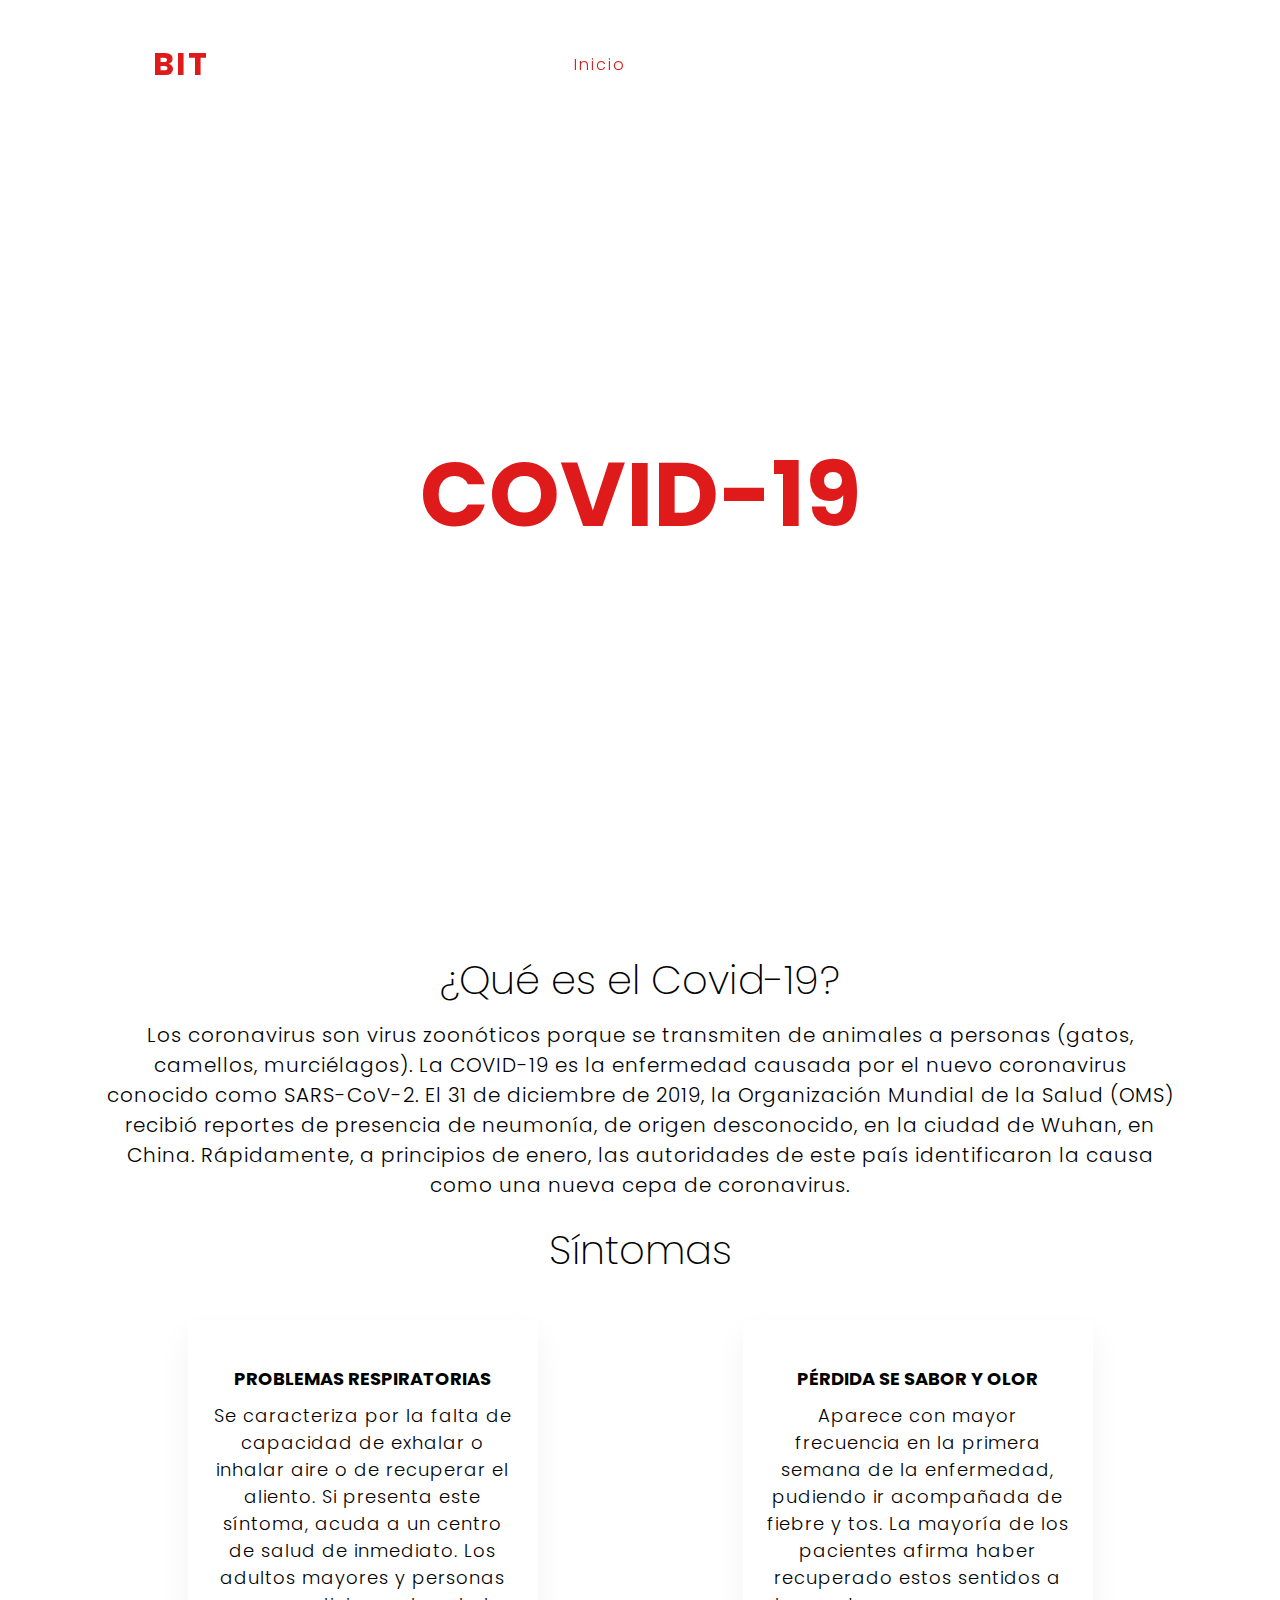
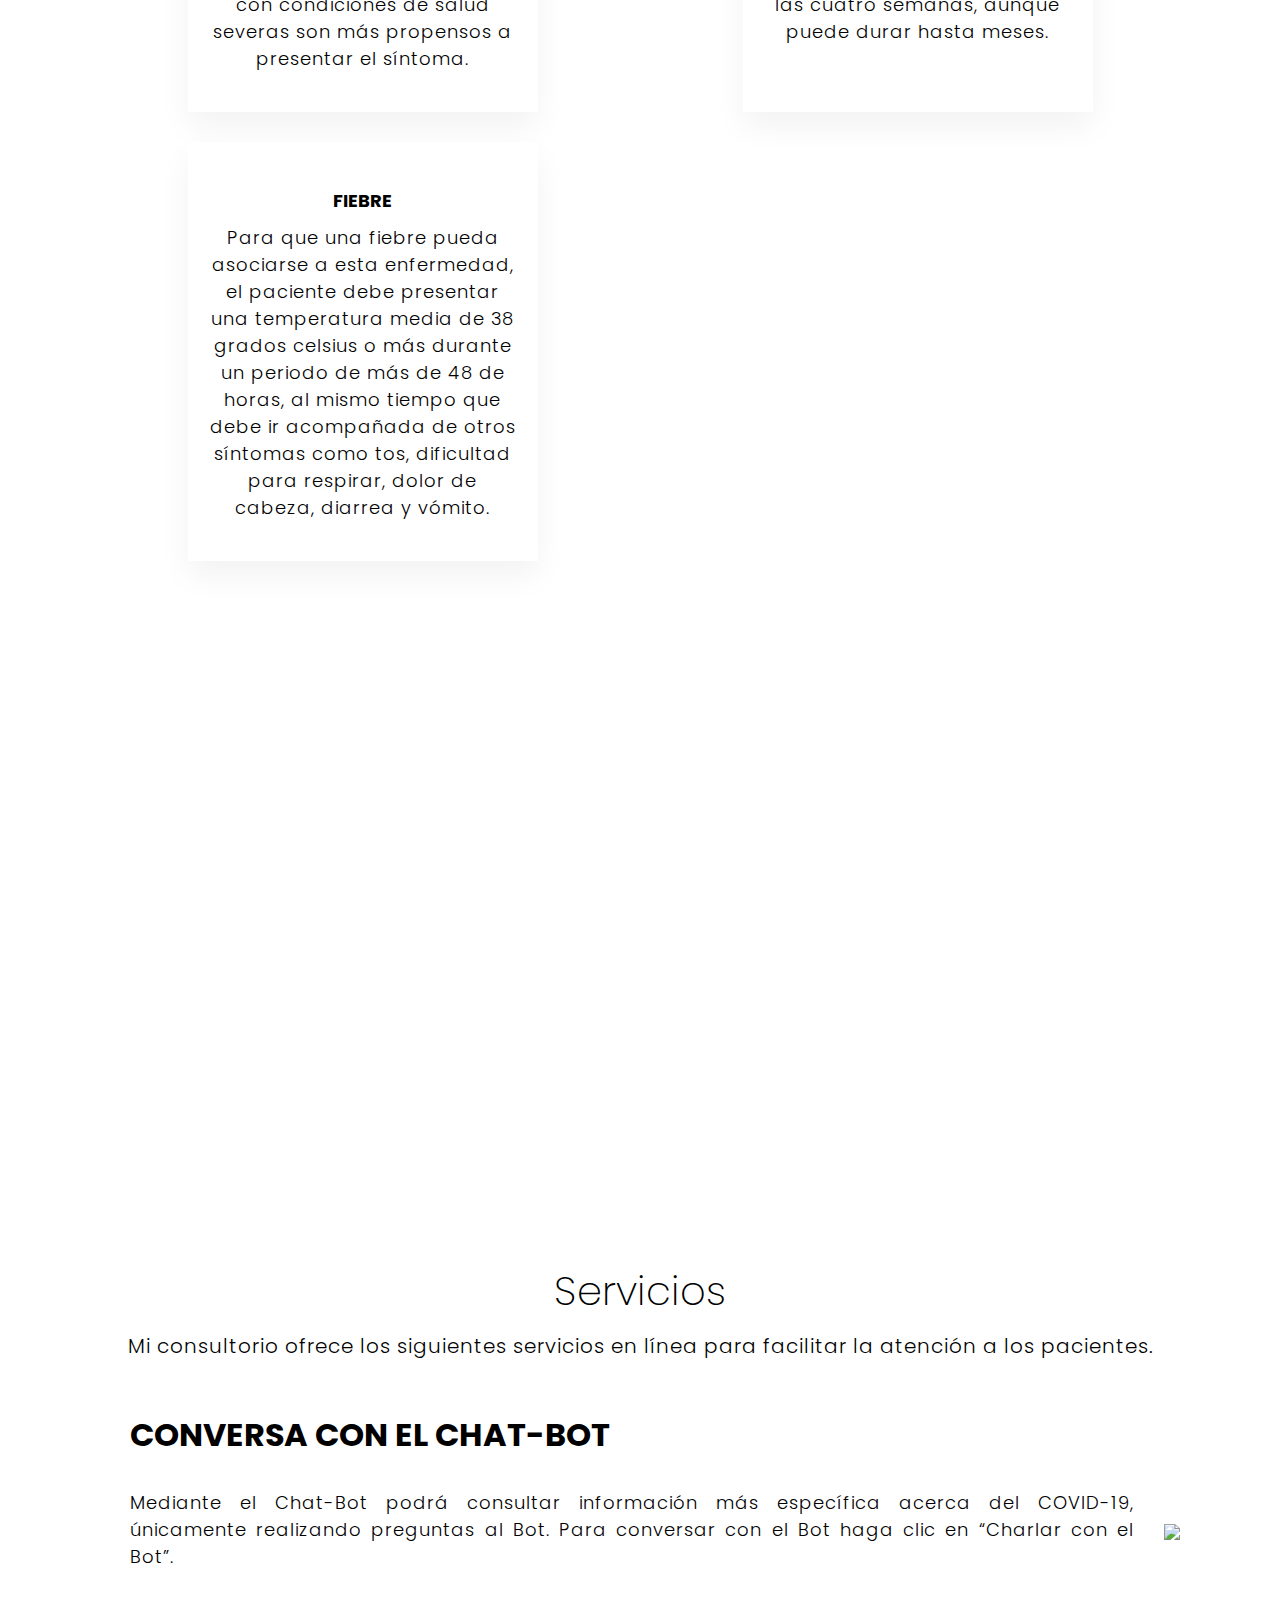
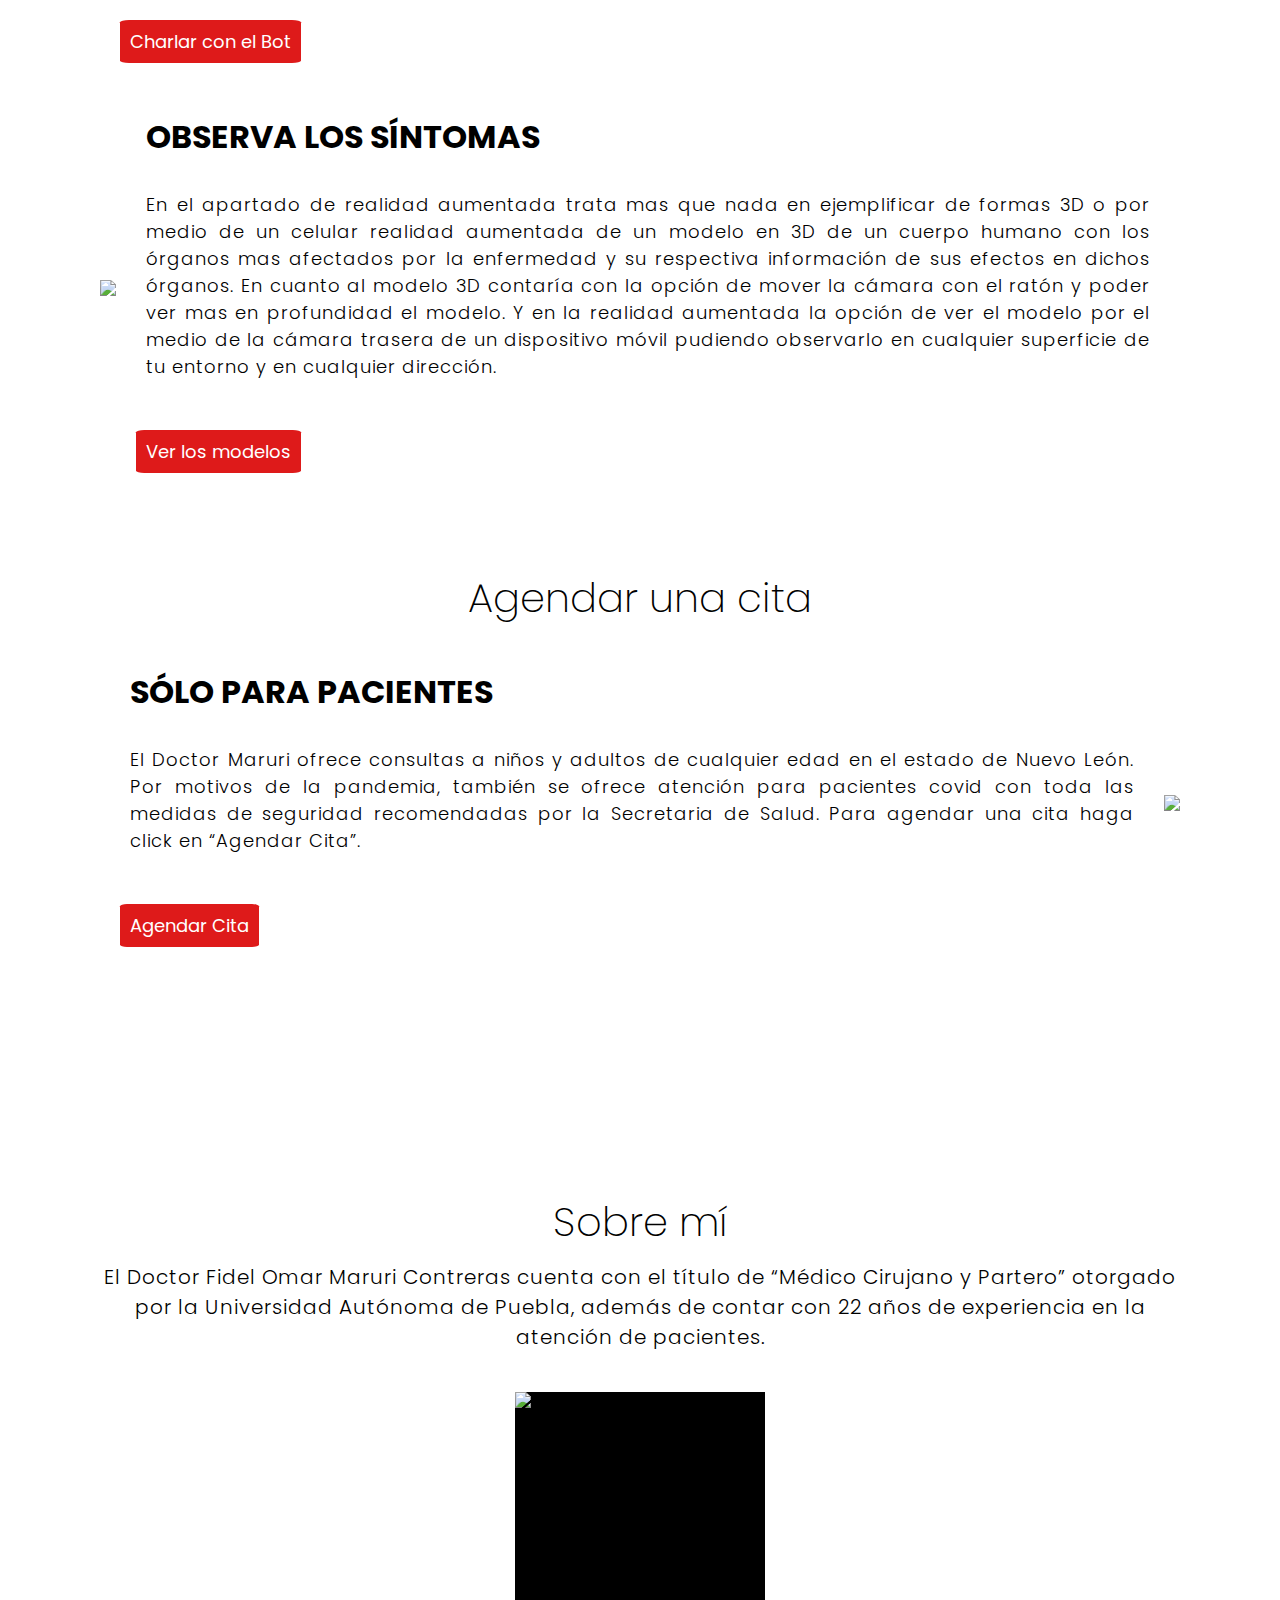
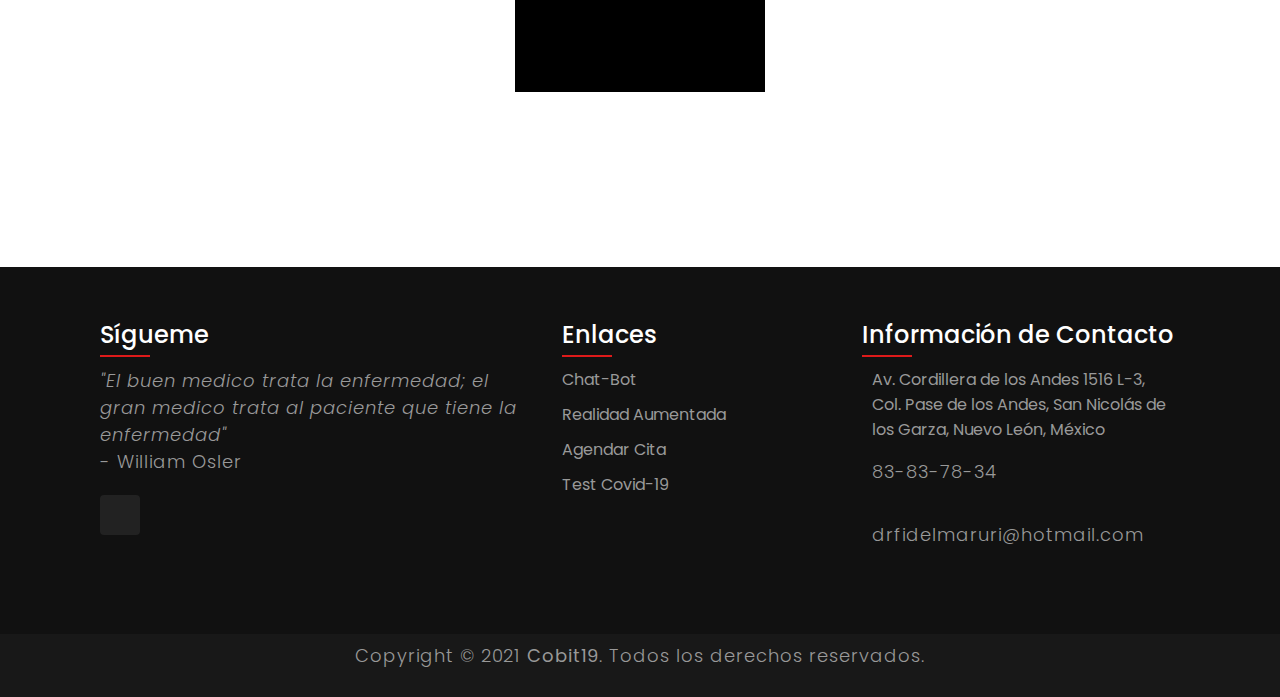
==== index.html @ a1cd4af2 "Add files via upload" ====
<!DOCTYPE html>
<html lang="es-MX">
<head>
    <meta charset="UTF-8">
    <meta http-equiv="X-UA-Compatible" content="IE=edge,chrome=1">
    <meta name="viewport" content="width=device-width, user-scalable=no, initial-scale=1.0, maximum-scale=1.0, minimum-scale=1.0">
    <title>Cobit19</title>
    <link rel="stylesheet" type="text/css" href="style.css">
    <link href="https://file.myfontastic.com/DUtdwFq5TpfuCWokLrh8nW/icons.css" rel="stylesheet">
</head>
<body>
    <header id="header">
        <a href="index.html" class="logo">Co<span>bit</span>19</a>
        <div class="icon-menu menuToggle" id="menu" onclick="toggle();"></div>
        <ul class="navigation">
            <li><a href="#inicio" onclick="toggle();" id="nav_inicio" class="current">Inicio</a></li>
            <li><a href="#informacion" onclick="toggle();" id="nav_informacion">Informaci&oacute;n</a></li>
            <li><a href="#servicios" onclick="toggle();" id="nav_servicios">Servicios</a></li>
            <li><a href="#sobremi" onclick="toggle();" id="nav_sobremi">Sobre m&iacute;</a></li>
            <li><a href="test-covid.html" onclick="toggle();">Test Covid-19</a></li>
        </ul>
    </header>
    <section class="banner" id="inicio">
        <h2>Prot&eacute;gete del<br><span>Covid-19</span></h2>
    </section>
    <section class="sec" id="informacion">
        <div class="content">
            <div class="mxw800p">
                <h3>¿Qu&eacute; es el Covid-19&#63;</h3>
                <p>Los coronavirus son virus zoonóticos porque se transmiten de animales a personas (gatos, camellos, murciélagos).
                La COVID-19 es la enfermedad causada por el nuevo coronavirus conocido como SARS-CoV-2. El 31 de diciembre de 2019, la Organización Mundial de la Salud (OMS) recibió reportes de presencia de neumonía, de origen desconocido, en la ciudad de Wuhan, en China. Rápidamente, a principios de enero, las autoridades de este país identificaron la causa como una nueva cepa de coronavirus.
                </p>
            </div>
			<div class="mxw800p">
				<h3>S&iacute;ntomas</h3>
			</div>
            <div class="services">
                <div class="box">
                    <div class="iconBx">
                        <span class="icon-ambulance"></span>
                    </div>
                    <div class="content">
                        <h2>Problemas respiratorias</h2>
                        <p>Se caracteriza por la falta de capacidad de exhalar o inhalar aire o de recuperar el aliento. Si presenta este síntoma, acuda a un centro de salud de inmediato. Los adultos mayores y personas con condiciones de salud severas son más propensos a presentar el síntoma.</p>
                    </div>
                </div>
                <div class="box">
                    <div class="iconBx">
                        <span class="icon-food"></span>
                    </div>
                    <div class="content">
                        <h2>P&eacute;rdida se sabor y olor</h2>
                        <p>Aparece con mayor frecuencia en la primera semana de la enfermedad, pudiendo ir acompañada de fiebre y tos. La mayoría de los pacientes afirma haber recuperado estos sentidos a las cuatro semanas, aunque puede durar hasta meses. </p>
                    </div>
                </div>
                <div class="box">
                    <div class="iconBx">
                        <span class="icon-thermometer"></span>
                    </div>
                    <div class="content">
                        <h2>Fiebre</h2>
                        <p> Para que una fiebre pueda asociarse a esta enfermedad, el paciente debe presentar una temperatura media de 38 grados celsius o más durante un periodo de más de 48 de horas, al mismo tiempo que debe ir acompañada de otros síntomas como tos, dificultad para respirar, dolor de cabeza, diarrea y vómito.</p>
                    </div>
                </div>
            </div>
        </div>
    </section>
    <section class="sec stats">
        <div class="content">
            <div class="mxw800p">
                <h3>Medidas de prevenci&oacute;n</h3>
                <p>Para evitar posibles contagios se aconseja seguir las siguientes recomendaciones</p>
            </div>
            <div class="statsBox">
                <div class="box">
                    <h2><i class="icon-thumbs-up"></i></h2>
                    <h4>L&aacute;vate las manos</h4>
                </div>
                <div class="box">
                    <h2><i class="icon-home"></i></h2>
                    <h4>Qu&eacute;date en casa</h4>
                </div>
                <div class="box">
                    <h2><i class="icon-users"></i></h2>
                    <h4>Evita lugares concurridos</h4>
                </div>
                <!--<div class="box">
                    <h2><i class="icon-child"></i></h2>
                    <h4>Usa cubrebocas</h4>
                </div>-->
            </div>
        </div>
    </section>
    <section class="sec work" id="servicios">
        <div class="content">
            <div class="mxw800p">
                <h3>Servicios</h3>
                <p>Mi consultorio ofrece los siguientes servicios en l&iacute;nea para facilitar la atenci&oacute;n a los pacientes.</p>
            </div>
            <div class="apartado">
            	<div>
            		<h2>Conversa con el Chat-Bot</h2>
            		<p>Mediante el Chat-Bot podrá consultar información más específica acerca del COVID-19, únicamente realizando preguntas al Bot. Para conversar con el Bot haga clic en “Charlar con el Bot”.</p>
            		<a href="http://127.0.0.1:5000/">Charlar con el Bot</a>
            	</div>
            	<img src="https://cdn.pixabay.com/photo/2019/03/21/15/51/chatbot-4071274_960_720.jpg">
            </div>
            <div class="apartado">
            	<img src="https://cdn.pixabay.com/photo/2020/03/16/16/29/virus-4937553_960_720.jpg">
            	<div>
            		<h2>Observa los s&iacute;ntomas</h2>
            		<p>En el apartado de realidad aumentada trata mas que nada en ejemplificar de formas 3D o por medio de un celular realidad aumentada de un modelo en 3D de un cuerpo humano con los órganos mas afectados por la enfermedad y su respectiva información de sus efectos en dichos órganos. En cuanto al modelo 3D contaría con la opción de mover la cámara con el ratón y poder ver mas en profundidad el modelo. Y en la realidad aumentada la opción de ver el modelo por el medio de la cámara trasera de un dispositivo móvil pudiendo observarlo en cualquier superficie de tu entorno y en cualquier dirección.</p>
            		<a href="RA.html">Ver los modelos</a>
            	</div>
            </div>
            <br>
            <br>
            <br>
            <div class="mxw800p">
                <h3>Agendar una cita</h3>
            </div>
            <div class="apartado">
            	<div>
            		<h2>S&oacute;lo para pacientes</h2>
            		<p>El Doctor Maruri ofrece consultas a niños y adultos de cualquier edad en el estado de Nuevo León. Por motivos de la pandemia, también se ofrece atención para pacientes covid con toda las medidas de seguridad recomendadas por la Secretaria de Salud. Para agendar una cita haga click en “Agendar Cita”.</p>
            		<a href="login.php">Agendar Cita</a>
            	</div>
            	<img src="https://cdn.pixabay.com/photo/2014/12/10/20/56/medical-563427_960_720.jpg">
            </div>
        </div>
    </section>
    <section class="sec" id="sobremi">
        <div class="content">
            <div class="mxw800p">
                <h3>Sobre m&iacute;</h3>
                <p>El Doctor Fidel Omar Maruri Contreras cuenta con el título de “Médico Cirujano y Partero” otorgado por la Universidad Autónoma de Puebla, además de contar con 22 años de experiencia en la atención de pacientes.</p>
            </div>
            <div class="teamBx">
                <div class="member">
                    <div class="imgBx">
                        <img src="https://previews.dropbox.com/p/thumb/[base64]/p.jpeg?fv_content=true&size_mode=5" alt="Dr. Fidel Omar Maruri Contreras">
                    </div>
                    <div class="details">
                        <div>
                            <h2>Fidel Omar Maruri Contreras <br><span>Doctor</span></h2>
                        </div>
                    </div>
                </div>
            </div>
        </div>
    </section>
    <footer>
       <div class="container1">
           <div class="sec1 aboutus">
               <h2>S&iacute;gueme</h2>
               <p><i>"El buen medico trata la enfermedad; el gran medico trata al paciente que tiene la enfermedad"</i><br>- William Osler</p>
               <ul class="sci">
                   <li><a href="https://www.facebook.com/ConsultorioDrMaruri"><i class="icon-facebook"></i></a></li>
               </ul>
           </div>
           <div class="sec1 quickLinks">
               <h2>Enlaces</h2>
               <ul>
                   <li><a href="http://127.0.0.1:5000/">Chat-Bot</a></li>
                   <li><a href="RA.html">Realidad Aumentada</a></li>
                   <li><a href="login.php">Agendar Cita</a></li>
                   <li><a href="test-covid.html">Test Covid-19</a></li>
               </ul>
           </div>
           <div class="sec1 contact">
               <h2>Informaci&oacute;n de Contacto</h2>
               <ul class="info">
                   <li>
                       <span><i class="icon-map-marker"></i></span>
                       <span>Av. Cordillera de los Andes 1516 L-3,<br> Col. Pase de los Andes, San Nicolás de los Garza, Nuevo León, México</span>
                   </li>
                   <li>
                       <span><i class="icon-phone"></i></span>
                       <p><a href="tel:83837834">83-83-78-34</a></p>
                   </li>
                   <li>
                       <span><i class="icon-envelope"></i></span>
                       <p><a href="mailto:drfidelmaruri@hotmail.com">drfidelmaruri@hotmail.com</a></p>
                   </li>
               </ul>
           </div>
       </div>
</footer>
<div class="copyrightText">
    <p>Copyright &copy; 2021 <strong>Cobit19</strong>. Todos los derechos reservados.</p>
</div>
    <script type="text/javascript">
        window.addEventListener("scroll", function(){
            var header = document.querySelector("header");
            header.classList.toggle("sticky", window.scrollY > 0);
			let scrollTop = document.documentElement.scrollTop;
			let scrollDown = document.documentElement.scrollHeight;
			let informacion = document.getElementById("informacion");
			let portfolio = document.getElementById("portfolio");
			let sobremi = document.getElementById("sobremi");
			let nav_inicio = document.getElementById("nav_inicio");
			let nav_informacion = document.getElementById("nav_informacion");
			let nav_servicios = document.getElementById("nav_servicios");
			let nav_sobremi = document.getElementById("nav_sobremi");
			let alturas = [header.offsetTop, informacion.offsetTop, servicios.offsetTop, sobremi.offsetTop, scrollDown];
			let elementos = [nav_inicio, nav_informacion, nav_servicios, nav_sobremi];
			for(var i = 0; i < elementos.length; i++){
				if(alturas[i] - 300 <= scrollTop && alturas[i + 1] - 300 > scrollTop){
					elementos[i].classList.add("current");
				}else{
					elementos[i].classList.remove("current");
				}
			}
        })
		var t = 0;
        function toggle(){
            var header = document.querySelector("header");
			var menu = document.getElementById("menu");
			menu.classList.toggle("active");
            header.classList.toggle("active");
			if(t == 0){
				menu.classList.remove("icon-menu");
				menu.classList.add("icon-times");
				t = 1;
			}else{
				menu.classList.remove("icon-times");
				menu.classList.add("icon-menu");
				t = 0;
			}
        }
    </script>
</body>
</html>
---- style.css ----
@import url('https://fonts.googleapis.com/css2?family=Abel&family=Lato&family=Neuton:wght@200&family=Open+Sans&family=Poppins:wght@400&family=Roboto&display=swap');
:root
{
	--principal: #DE1A1A;
	--footer: #111;
}
*
{
    margin: 0;
    padding: 0;
    box-sizing: border-box;
    font-family: 'Poppins', sans-serif;
}
html
{
    scroll-behavior: smooth;
}
body
{
    min-height: 1000px;
}
header
{
    position: fixed;
    top: 0;
    left: 0;
    width: 100%;
    display: flex;
    justify-content: space-between;
    align-items: center;
    padding: 40px 100px;
    z-index: 1000;
    transition: 0.6s;
}
header.sticky
{
    padding: 5px 100px;
    background: #fff;
    border-bottom: 1px solid rgba(0,0,0,.1);
}
header .logo
{
    position: relative;
    font-weight: 700;
    color: #fff;
    text-decoration: none;
    font-size: 2em;
    text-transform: uppercase;
    letter-spacing: 2px;
    transition: 0.6s;
}
header ul
{
    position: relative;
    display: flex;
    justify-content: center;
    align-items: center;
}
header ul li
{
    position: relative;
    list-style: none;
}
header ul li a
{
    position: relative;
    margin: 0 15px;
    text-decoration: none;
    color: #fff;
    letter-spacing: 2px;
    font-weight: 300;
    transition: 0.6s;
}
header.sticky .logo,
header.sticky ul li a
{
    color: #000;
}
header .logo span,
header ul li a:hover
{
	color: var(--principal);
}
.menuToggle
{
	display: none;
}
.current
{
	color: var(--principal) !important;
}
.banner
{
    position: relative;
    width: 100%;
    min-height: 100vh;
    background: url('https://cdn.pixabay.com/photo/2020/03/26/16/11/corona-4970836_960_720.jpg'); 
    background-size: cover;
    display: flex;
    justify-content: center;
    align-items: center;
}
.banner h2
{
    color: #fff;
    font-size: 90px;
    text-transform: uppercase;
    text-align: center;
    line-height: 1em;
}
.banner h2 span
{
    color: var(--principal);
}
.sec
{
    background: #fff;
    padding: 50px 100px 0;
    min-height: 100vh;
    display: flex;
    justify-content: center;
    align-items: center;
}
.sec .content
{
    position: relative;
    text-align: center;
    width: 100%;
}
.mxw800p
{
    max-height: 800px;
    margin: 0 auto;
}
.mxw800p p
{
	font-size: 20px;
}
h3
{
    font-size: 40px;
    font-weight: 200;
    margin-bottom: 10px;
}
p
{
    position: relative;
    font-size: 18px;
    font-weight: 300;
    margin-bottom: 20px;
    letter-spacing: 1px;
}
.btn
{
    position: relative;
    display: inline-block;
    padding: 10px 30px;
    background: var(--principal);
    text-decoration: none;
    color: #fff;
}
.services
{
    position: relative;
    display: grid;
    grid-template-columns: repeat(auto-fit, minmax(350px, 1fr));
    grid-gap: 30px;
    max-width: 100%;
    margin-top: 40px;
}
.services .box
{
    width: 350px;
    margin: 0 auto;
    background: #fff;
    padding: 20px;
    box-shadow: 0 15px 30px rgba(0,0,0,0.05);
}
.services .box .iconBx
{
    margin-top: 25px;
}
.services .box .iconBx span
{
    font-size: 70px; /*max-width: 70px si en lugar de span sea img*/
    margin-bottom: 15px;
	color: var(--principal);
}
.services .box h2
{
    font-size: 18px;
    margin-bottom: 10px;
    text-transform: uppercase;
    font-weight: 700;
}
.stats
{
    background: url('https://cdn.pixabay.com/photo/2020/03/31/14/04/covid-19-4987797_960_720.jpg');
    padding-top: 250px;
    margin-top: -250px;
	background-size: cover;
}
.stats h3,
.stats p
{
    color: #fff;
}
.statsBox
{
    position: relative;
    display: grid;
    grid-template-columns: repeat(auto-fit, minmax(250px, 1fr));
    grid-gap: 20px;
    max-width: 100%;
    margin-top: 40px;
}
.statsBox h2
{
    color: #fff;
    font-size: 36px;
}
.statsBox h4
{
    color: #fff;
    font-size: 16px;
    font-weight: 500;
    text-transform: uppercase;
    letter-spacing: 2px;
}
.workBx
{
    position: relative;
    display: grid;
    grid-template-columns: repeat(auto-fit, minmax(250px, 1fr));
    grid-gap: 30px;
    max-width: 100%;
    margin-top: 40px;
}
.workBx .brand
{
    position: relative;
    background: #4978ff;
    min-height: 300px;
    width: 250px;
    margin: 0 auto;
    display: flex;
    justify-content: center;
    align-items: center;
}
.workBx .brand:hover
{
    background: #000;
}
.workBx .brand a
{
    text-decoration: none;
    color: rgba(255,255,255,0.4);
    text-transform: uppercase;
    font-size: 14px;
    letter-spacing: 2px;
}
.workBx .brand:hover a
{
    color: rgba(255,255,255,1);
}
.apartado
{
	position: relative;
    display: flex;
    justify-content: space-between;
    align-items: center;
	text-align: justify;
    padding: 100px 50px -10px 50px;
}
.apartado img
{
	max-width: 350px;
}
.apartado h2
{
	font-size: 2em;
    text-transform: uppercase;
	margin: 30px;
}
.apartado p
{
	font-size: 18px;
	margin: 30px;
}
.apartado a
{
	display: inline-block;
    padding: 8px 10px;
	border-radius: 5%;
    text-decoration: none;
    font-size: 18px;
    background: var(--principal);
    color: #fff;
    margin: 20px;
}
.teamBx
{
    position: relative;
    display: grid;
    grid-template-columns: repeat(auto-fit, minmax(250px, 1fr));
    grid-gap: 30px;
    max-width: 100%;
    margin-top: 40px;
}
.teamBx .member
{
    position: relative;
    background: #000;
    min-height: 300px;
    width: 250px;
    margin: 0 auto;
    display: flex;
    justify-content: center;
    align-items: center;
}
.teamBx .member .imgBx
{
    position: absolute;
    top: 0;
    left: 0;
    width: 100%;
    height: 100%;
}
.teamBx .member .imgBx img
{
    position: absolute;
    top: 0;
    left: 0;
    width: 100%;
    height: 100%;
    object-fit: cover;
}
.teamBx .member .details
{
    position: absolute;
    top: 0;
    left: 0;
    width: 100%;
    height: 100%;
    display: flex;
    justify-content: center;
    align-items: center;
    background: #000;
    transition: 0.2s;
    opacity: 0;
}
.teamBx .member:hover .details
{
    opacity: 0.6;
}
.teamBx .member .details h2
{
    color: #fff;
    text-transform: uppercase;
    font-size: 20px;
    letter-spacing: 1px;
}
.teamBx .member .details h2 span
{
    display: block;
    font-size: 12px;
    font-weight: 300;
}
footer
{
    position: relative;
    width: 100%;
    height: auto;
    padding: 50px 100px;
    background: var(--footer);
    display: flex;
    justify-content: space-between;
    flex-wrap: wrap;
}
footer .container1
{
    display: flex;
    justify-content: space-between;
    flex-wrap: wrap;
    flex-direction: row;
}
footer .container1 .sec1
{
    margin-right: 30px;
}
footer .container1 .sec1.aboutus
{
    width: 40%;
}
footer .container1 h2
{
    position: relative;
    color: #fff;
    font-weight: 500;
    margin-bottom: 15px;
}
footer .container1 h2:before
{
    content: '';
    position: absolute;
    bottom: -5px;
    left: 0;
    width: 50px;
    height: 2px;
    background: var(--principal);
}
footer p
{
    color: #999;
}
.sci
{
    margin-top: 20px;
    display: flex;
}
.sci li
{
    list-style: none;
}
.sci li a
{
    display: inline-block;
    width: 40px;
    height: 40px;
    background: #222;
    display: flex;
    justify-content: center;
    align-items: center;
    margin-right: 10px;
    text-decoration: none;
    border-radius: 4px;
}
.sci li a:hover
{
    background: var(--principal);
}
.sci li a i
{
    color: #fff;
    font-size: 20px;
}
.quickLinks
{
    position: relative;
    width: 25%;
}
.quickLinks ul li
{
    list-style: none;
}
.quickLinks ul li a
{
    color: #999;
    text-decoration: none;
    margin-bottom: 10px;
    display: inline-block;
}

.quickLinks ul li a.here
{
    color: #fff;
}
.quickLinks ul li a:hover
{
    color: #fff;
}
.contact
{
    width: calc(35% - 60px);
    margin-right: 0 !important;
}
.contact .info
{
    position: relative;
}
.contact .info li
{
    display: flex;
    margin-bottom: 16px;
}
.contact .info li span:nth-child(1)
{
    color: #fff;
    font-size: 20px;
    margin-right: 10px;
}
.contact .info li span
{
    color: #999;
}
.contact .info li a
{
    color: #999;
    text-decoration: none;
}
.contact .info li a:hover
{
    color: #fff;
}
.copyrightText
{
    width: 100%;
    background: #181818;
    padding: 8px 100px;
    text-align: center;
    color: #999;
}
@media (max-width: 768px)
{
    footer
    {
        padding: 40x;
    }
    footer .contaner1
    {
        flex-direction: column;
    }
    footer .container1 .sec1
    {
        margin-right: 0;
        margin-bottom: 40px;
    }
    footer .container1 .sec1.aboutus,
    .quickLinks,
    .contact
    {
        width: 100%;
    }
    .copyrigthText
    {
        padding: 8px 40px;
    }
}
@media (max-width: 992px)
{
	.menuToggle
	{
		display: block;
		position: relative;
		width: 40px;
		height: 40px;
		cursor: pointer;
		justify-content: center;
		align-items: center;
		font-size: 30px;
		color: #333;
	}
    header,
    header.sticky
    {
        padding: 10px 20px;
        background: #fff;
    }
    header ul
    {
        position: absolute;
        top: 50px;
        left: 0;
        width: 100%;
        height: 100vh;
        text-align: center;
        overflow: auto;
        background: #fff;
        visibility: hidden;
        opacity: 0;
    }
    header.active ul
    {
        visibility: visible;
        opacity: 1;
        display: block;
        padding-top: 20px;
    }
    header.active ul li a
    {
        display: inline-block;
        margin: 10px 0;
        font-size: 20px;
    }
    header .logo,
    header ul li a
    {
        color: #000;
    }
    .banner
    {
        background-position: center;
    }
    .banner h2
    {
        font-size: 60px;
        padding: 0 50px;
    }
    .sec
    {
        padding: 100px 50px 50px 50px;
    }
    .services .box
    {
        width: 100%;
    }
    .stats
    {
        padding-top: 250px;
    }
	.apartado
	{
		padding: 100px 50px 50px;
        flex-direction: column;
        justify-content: center;
        align-items: center;
        display: flex;
	}
	.apartado img
	{
		margin: 60px 0 0;
        max-width: 100%;
	}
    .row100
    {
        flex-direction: column;
    }
    .contactForm .row100 .inputBx50,
    .contactForm .row100 .inputBx100
    {
        width: 100%;
        margin: 0;
    }
    .sci
    {
        margin: 20px;
    }
    .sci ul li a span /*Originalmente img en lugar de span*/
    {
        font-size: 24px;
    }
    h3
    {
        font-size: 36px;
    }
}
/*Poner imagen Imagen de <a href="https://pixabay.com/es/users/fernandozhiminaicela-6246704/?utm_source=link-attribution&amp;utm_medium=referral&amp;utm_campaign=image&amp;utm_content=5073811">fernando zhiminaicela</a> en <a href="https://pixabay.com/es/?utm_source=link-attribution&amp;utm_medium=referral&amp;utm_campaign=image&amp;utm_content=5073811">Pixabay</a>
	Imagen de <a href="https://pixabay.com/es/users/jewhisperer-15825838/?utm_source=link-attribution&amp;utm_medium=referral&amp;utm_campaign=image&amp;utm_content=4987797">Elliot Alderson</a> en <a href="https://pixabay.com/es/?utm_source=link-attribution&amp;utm_medium=referral&amp;utm_campaign=image&amp;utm_content=4987797">Pixabay</a>
	Imagen de <a href="https://pixabay.com/es/users/ornaw-8155178/?utm_source=link-attribution&amp;utm_medium=referral&amp;utm_campaign=image&amp;utm_content=4970836">Orna Wachman</a> en <a href="https://pixabay.com/es/?utm_source=link-attribution&amp;utm_medium=referral&amp;utm_campaign=image&amp;utm_content=4970836">Pixabay</a>
	Imagen de <a href="https://pixabay.com/es/users/v-3-5-n-a-13670757/?utm_source=link-attribution&amp;utm_medium=referral&amp;utm_campaign=image&amp;utm_content=4962034">v-3-5-N-a</a> en <a href="https://pixabay.com/es/?utm_source=link-attribution&amp;utm_medium=referral&amp;utm_campaign=image&amp;utm_content=4962034">Pixabay</a>
	Imagen de <a href="https://pixabay.com/es/users/saniusman89-8519787/?utm_source=link-attribution&amp;utm_medium=referral&amp;utm_campaign=image&amp;utm_content=5997511">Usman Yousaf</a> en <a href="https://pixabay.com/es/?utm_source=link-attribution&amp;utm_medium=referral&amp;utm_campaign=image&amp;utm_content=5997511">Pixabay</a>
	Imagen de <a href="https://pixabay.com/es/users/voltamax-60363/?utm_source=link-attribution&amp;utm_medium=referral&amp;utm_campaign=image&amp;utm_content=2141808">Yerson Retamal</a> en <a href="https://pixabay.com/es/?utm_source=link-attribution&amp;utm_medium=referral&amp;utm_campaign=image&amp;utm_content=2141808">Pixabay</a>
	Imagen de <a href="https://pixabay.com/es/users/mohamed_hassan-5229782/?utm_source=link-attribution&amp;utm_medium=referral&amp;utm_campaign=image&amp;utm_content=4071274">mohamed Hassan</a> en <a href="https://pixabay.com/es/?utm_source=link-attribution&amp;utm_medium=referral&amp;utm_campaign=image&amp;utm_content=4071274">Pixabay</a>
	Imagen de <a href="https://pixabay.com/es/users/piro4d-2707530/?utm_source=link-attribution&amp;utm_medium=referral&amp;utm_campaign=image&amp;utm_content=4937553">PIRO4D</a> en <a href="https://pixabay.com/es/?utm_source=link-attribution&amp;utm_medium=referral&amp;utm_campaign=image&amp;utm_content=4937553">Pixabay</a>
	Imagen de <a href="https://pixabay.com/es/users/darkostojanovic-638422/?utm_source=link-attribution&amp;utm_medium=referral&amp;utm_campaign=image&amp;utm_content=563427">Darko Stojanovic</a> en <a href="https://pixabay.com/es/?utm_source=link-attribution&amp;utm_medium=referral&amp;utm_campaign=image&amp;utm_content=563427">Pixabay</a>*/
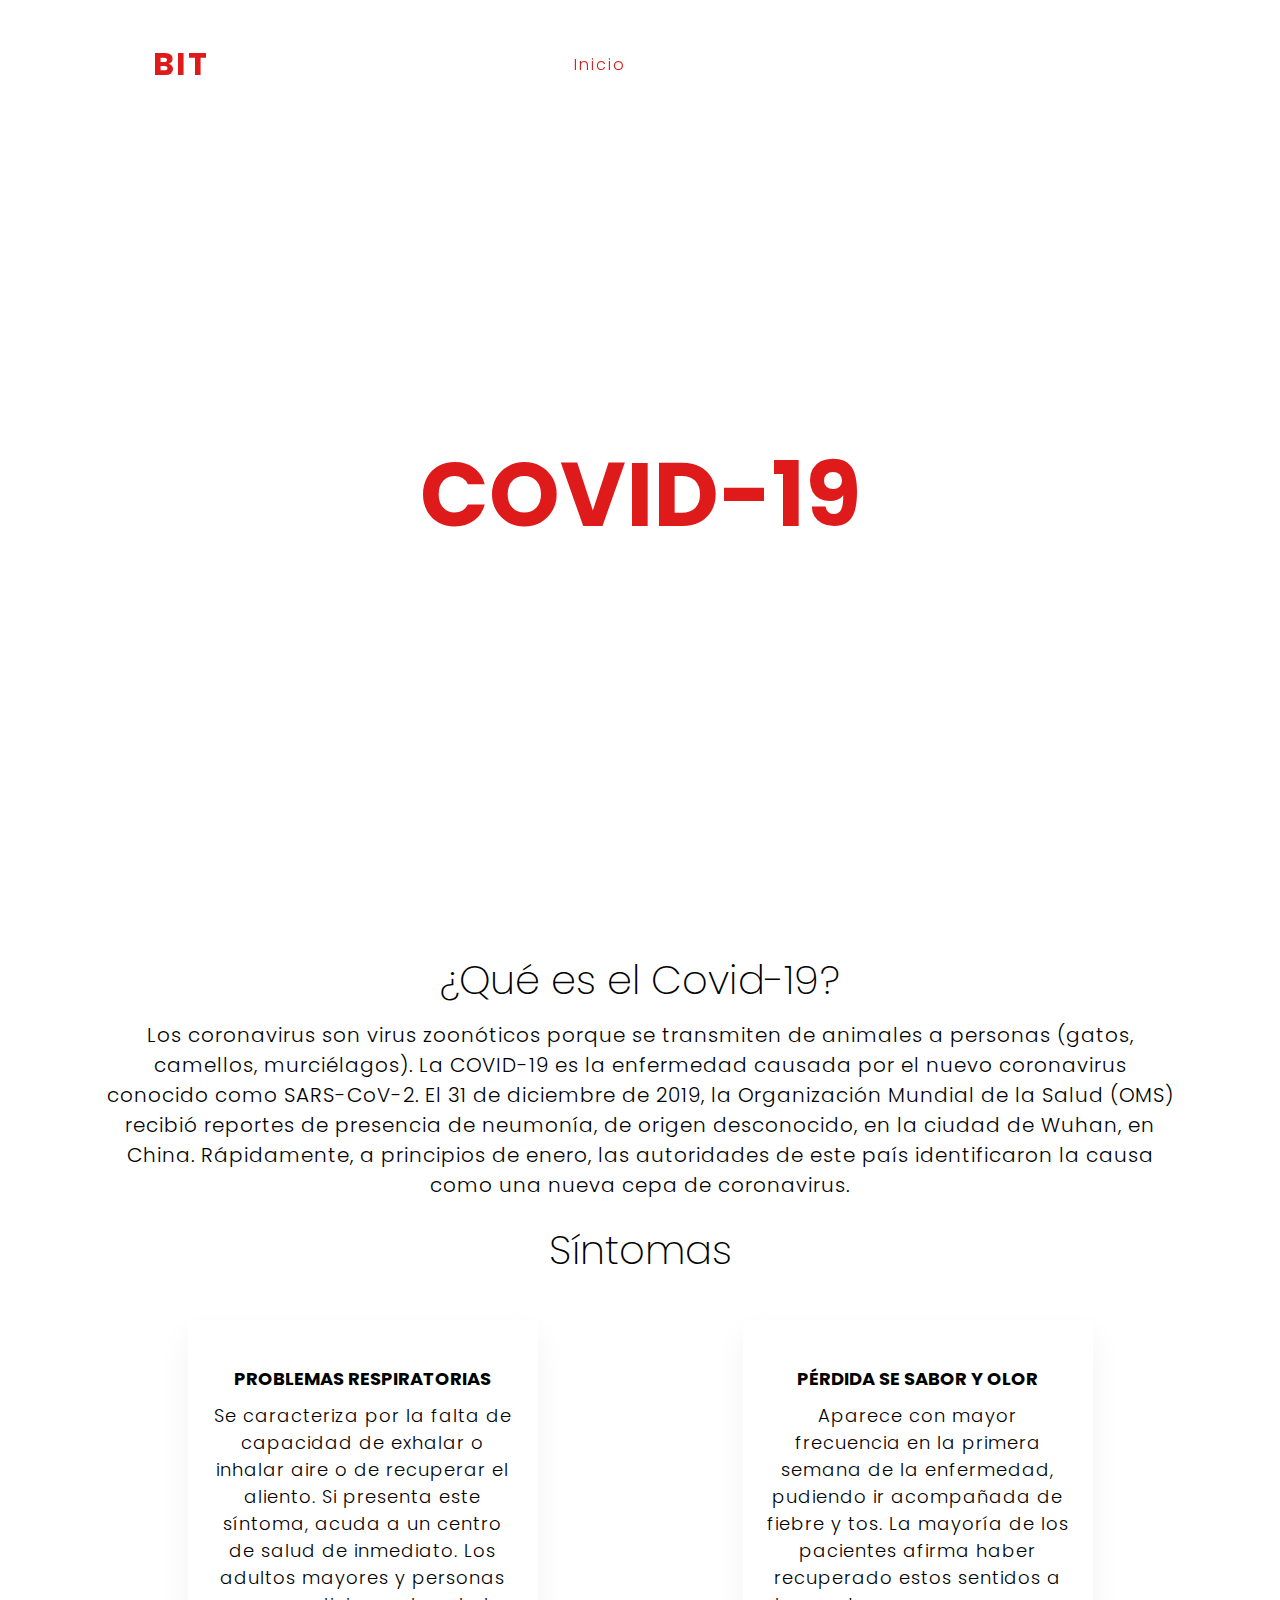
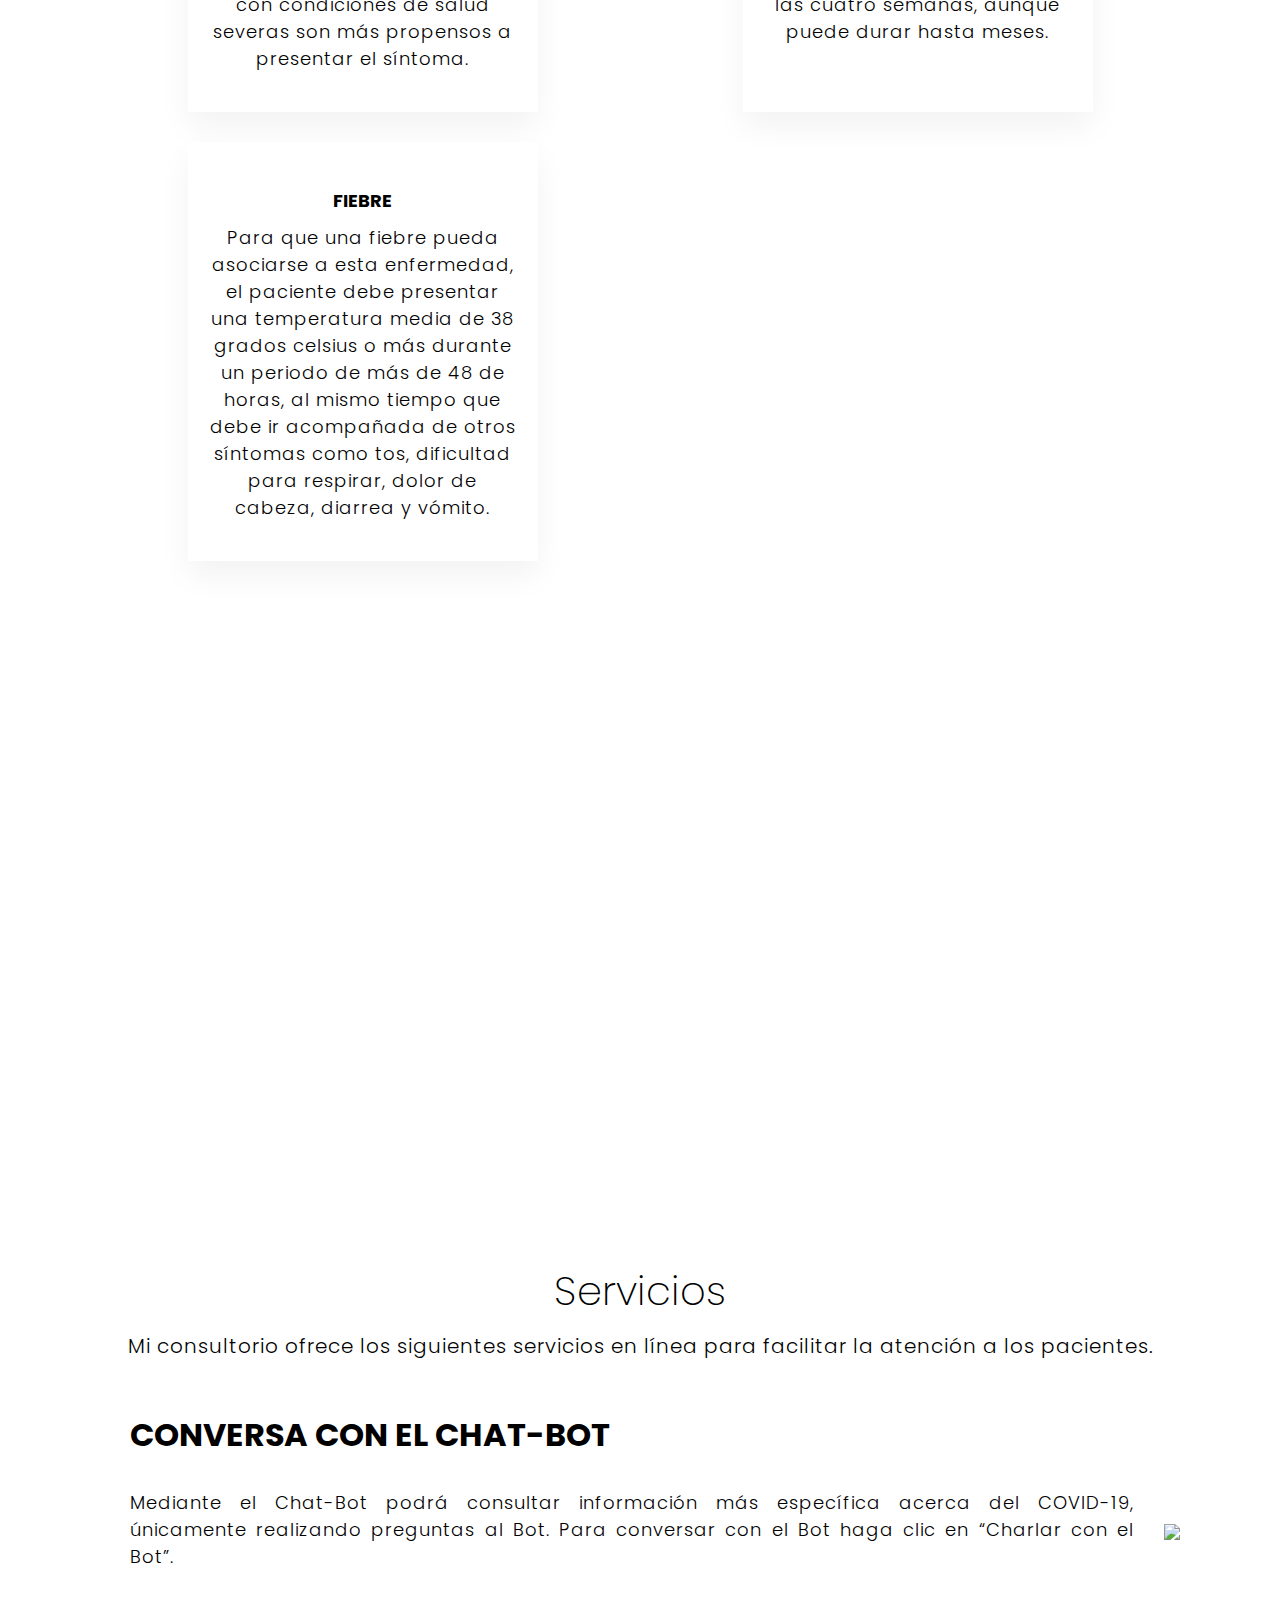
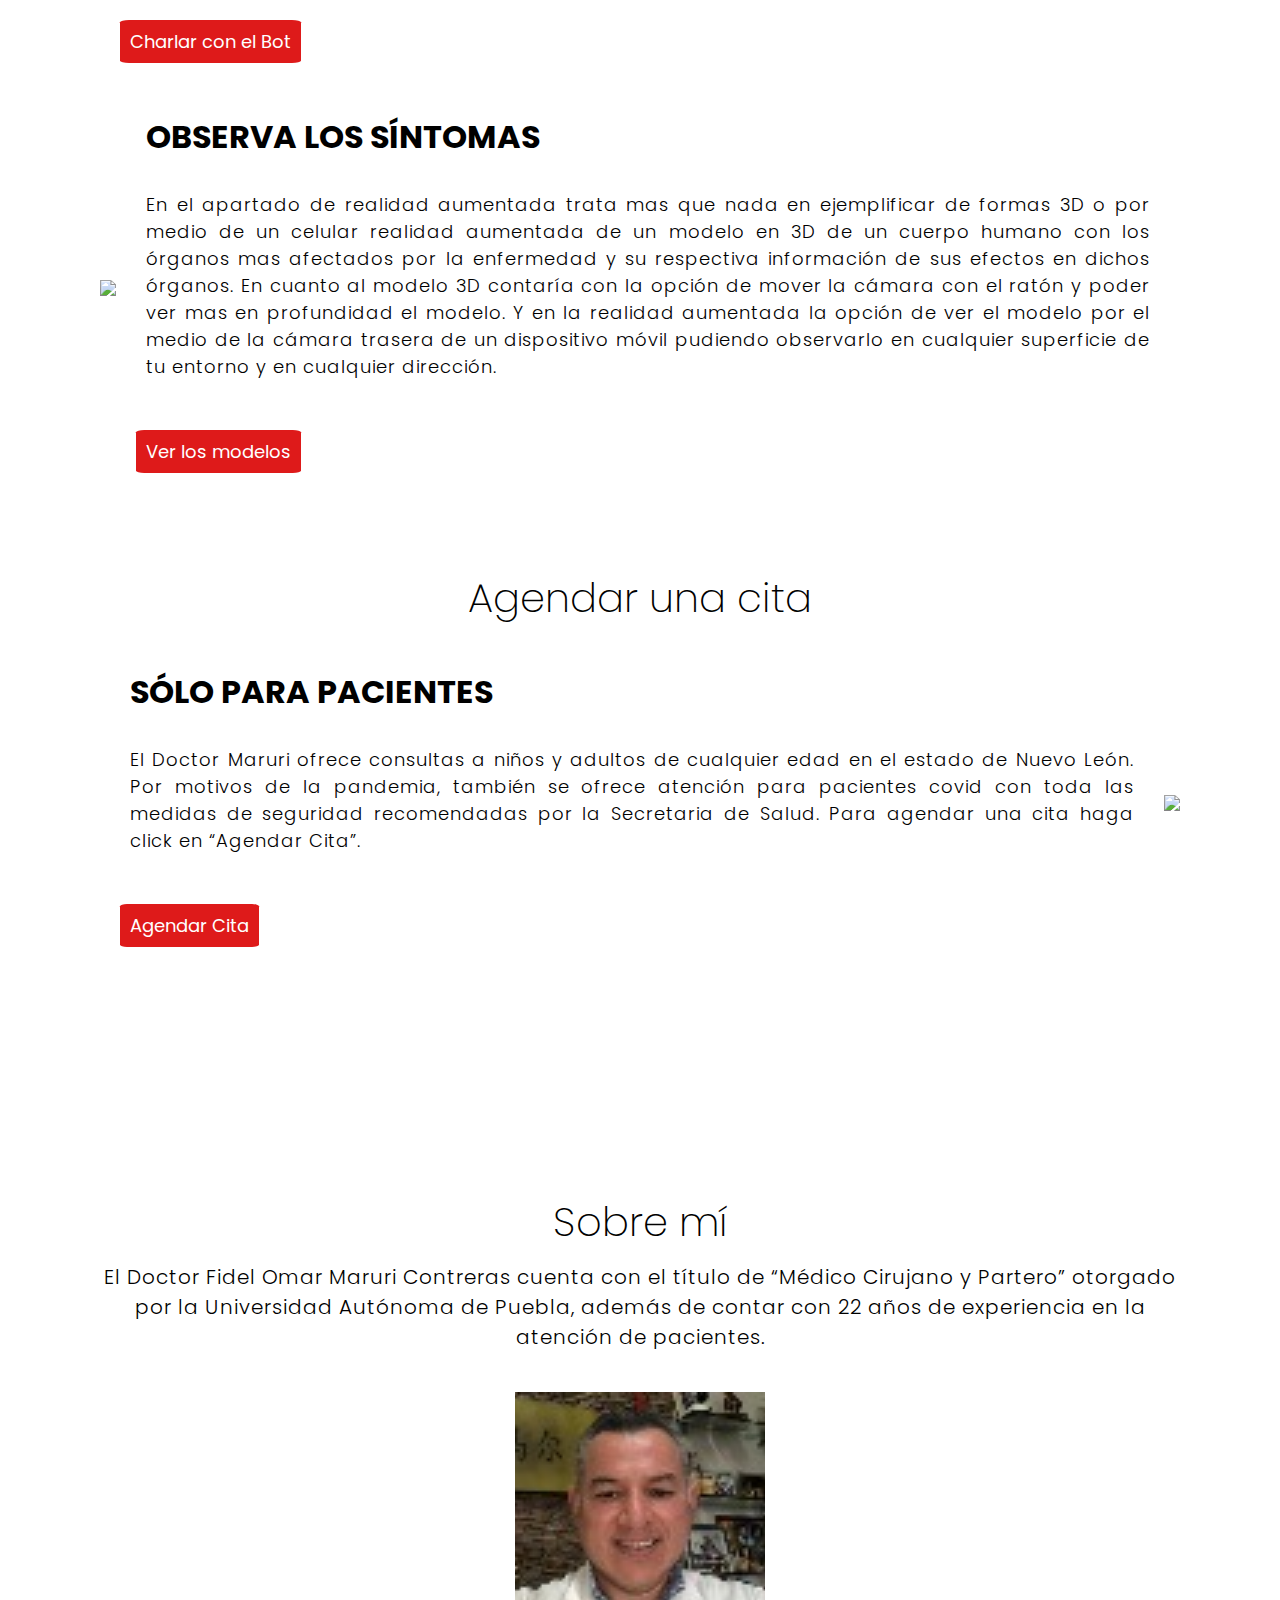
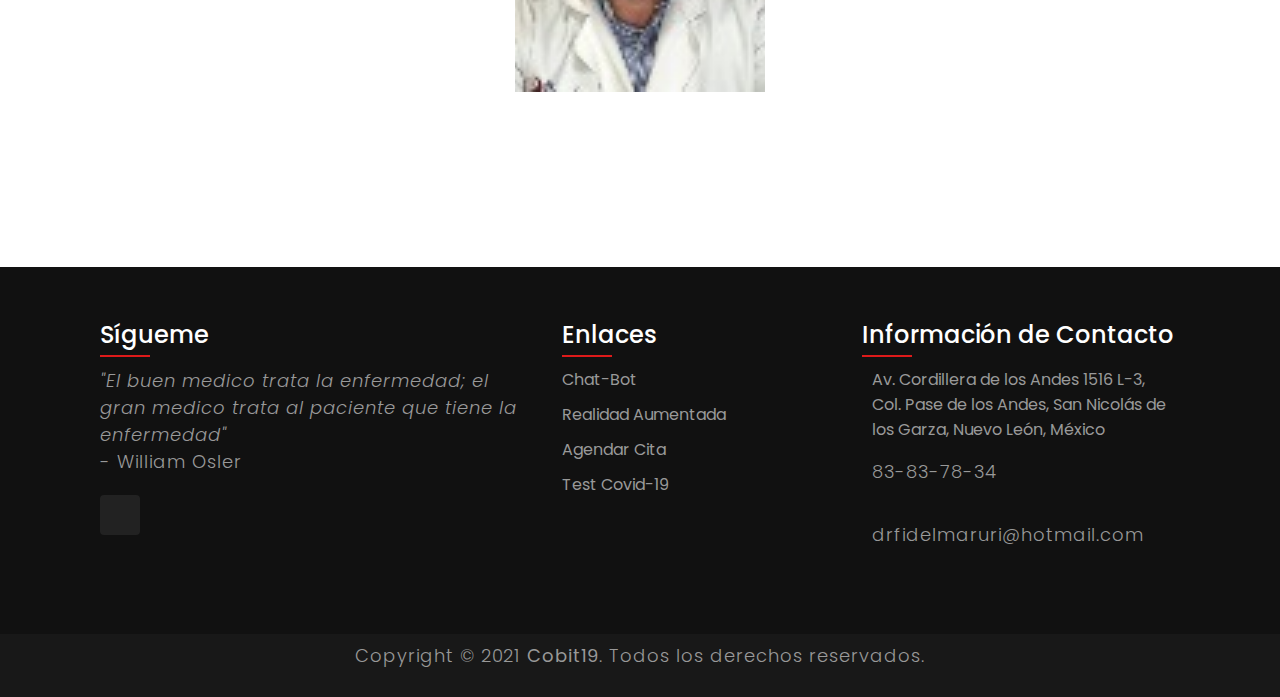
==== commit e4088f1c: "Update index.html" ====
--- a/index.html
+++ b/index.html
@@ -138,7 +138,8 @@
             <div class="teamBx">
                 <div class="member">
                     <div class="imgBx">
-                        <img src="https://previews.dropbox.com/p/thumb/[base64]/p.jpeg?fv_content=true&size_mode=5" alt="Dr. Fidel Omar Maruri Contreras">
+			<img src="[data-uri]">
+                        <!--<img src="https://previews.dropbox.com/p/thumb/[base64]/p.jpeg?fv_content=true&size_mode=5" alt="Dr. Fidel Omar Maruri Contreras">-->
                     </div>
                     <div class="details">
                         <div>
@@ -230,4 +231,4 @@
         }
     </script>
 </body>
-</html>+</html>
